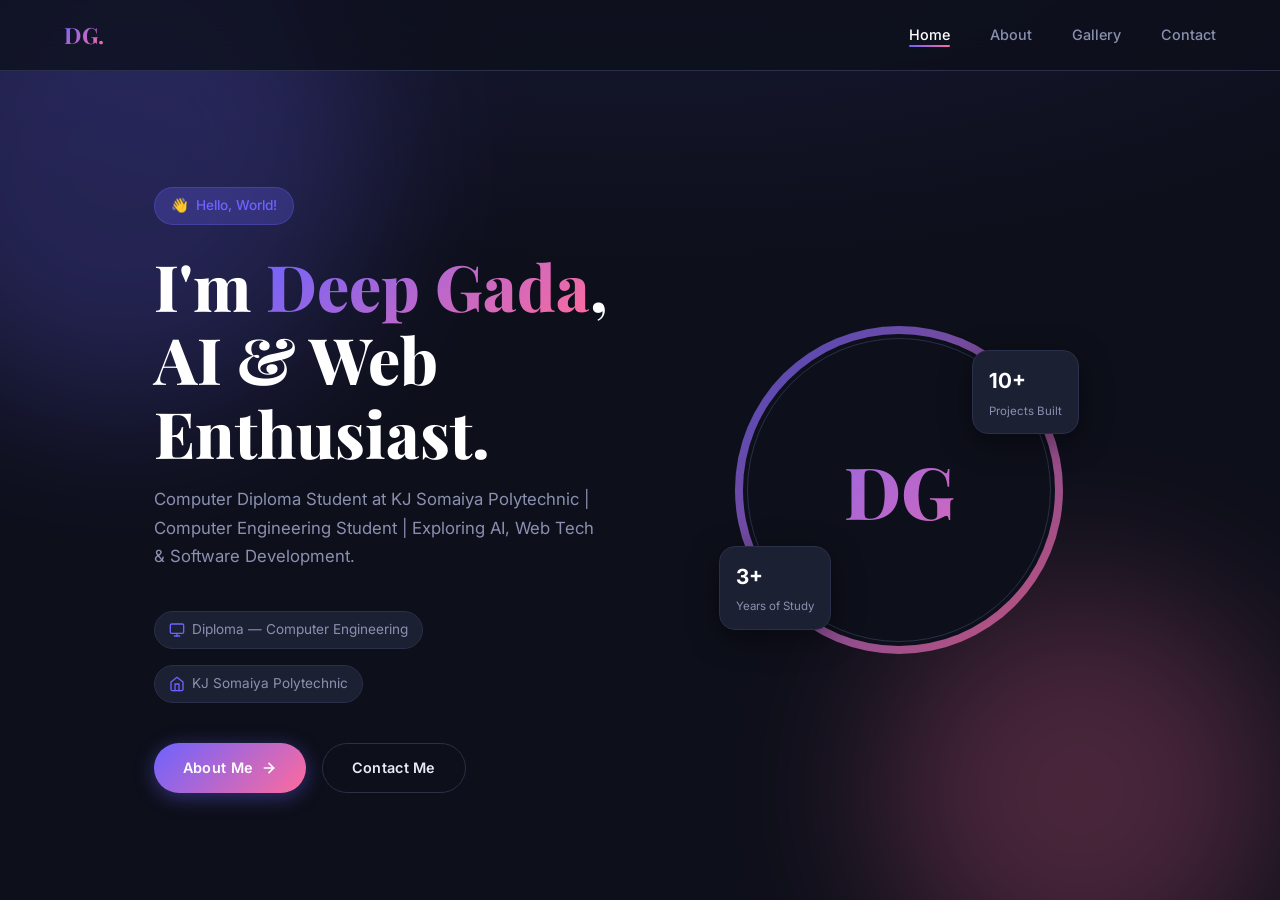
==== index.html @ 2321bb10 "my portfolio website" ====
<!DOCTYPE html>
<html lang="en">
<head>
  <meta charset="UTF-8" />
  <meta name="viewport" content="width=device-width, initial-scale=1.0" />
  <meta name="description" content="Personal portfolio of Deep Gada — Diploma in Computer Engineering student at KJ Somaiya Polytechnic, passionate about AI & Web Development." />
  <title>Deep Gada | Portfolio</title>
  <!-- Google Fonts -->
  <link rel="preconnect" href="https://fonts.googleapis.com" />
  <link rel="preconnect" href="https://fonts.gstatic.com" crossorigin />
  <link href="https://fonts.googleapis.com/css2?family=Inter:wght@300;400;500;600;700;800&family=Playfair+Display:wght@700;800&display=swap" rel="stylesheet" />
  <!-- Shared Stylesheet -->
  <link rel="stylesheet" href="style.css" />
</head>
<body>

  <!-- ─────────────────────────────────────────
       NAVIGATION BAR
  ───────────────────────────────────────── -->
  <nav class="navbar">
    <!-- Logo / brand -->
    <a href="index.html" class="nav-logo">DG.</a>

    <!-- Desktop links -->
    <ul class="nav-links" id="navLinks">
      <li><a href="index.html" class="active">Home</a></li>
      <li><a href="about.html">About</a></li>
      <li><a href="gallery.html">Gallery</a></li>
      <li><a href="contact.html">Contact</a></li>
    </ul>

    <!-- Mobile hamburger -->
    <button class="hamburger" id="hamburger" aria-label="Toggle menu">
      <span></span>
      <span></span>
      <span></span>
    </button>
  </nav>

  <!-- ─────────────────────────────────────────
       HERO SECTION
  ───────────────────────────────────────── -->
  <section class="hero">
    <div class="container">
      <div class="hero__inner">

        <!-- ── Left: Text content ── -->
        <div class="hero__content">
          <!-- Greeting chip -->
          <div class="hero__greeting">
            <!-- Wave emoji -->
            <span>👋</span> Hello, World!
          </div>

          <!-- Main heading -->
          <h1 class="hero__title">
            I'm <span>Deep Gada</span>,<br />
            AI &amp; Web Enthusiast.
          </h1>

          <!-- Short introduction -->
          <p class="hero__description">
            Computer Diploma Student at KJ Somaiya Polytechnic | Computer Engineering Student
            | Exploring AI, Web Tech &amp; Software Development.
          </p>

          <!-- Info badges — branch & college -->
          <div class="hero__info">
            <!-- Branch badge -->
            <span class="hero__badge">
              <!-- Computer icon SVG -->
              <svg viewBox="0 0 24 24" fill="none" stroke="currentColor" stroke-width="2" stroke-linecap="round" stroke-linejoin="round">
                <rect x="2" y="3" width="20" height="14" rx="2" ry="2"/>
                <line x1="8" y1="21" x2="16" y2="21"/>
                <line x1="12" y1="17" x2="12" y2="21"/>
              </svg>
              Diploma — Computer Engineering
            </span>

            <!-- College badge -->
            <span class="hero__badge">
              <!-- School icon SVG -->
              <svg viewBox="0 0 24 24" fill="none" stroke="currentColor" stroke-width="2" stroke-linecap="round" stroke-linejoin="round">
                <path d="M3 9l9-7 9 7v11a2 2 0 0 1-2 2H5a2 2 0 0 1-2-2z"/>
                <polyline points="9 22 9 12 15 12 15 22"/>
              </svg>
              KJ Somaiya Polytechnic
            </span>
          </div>

          <!-- Call-to-action buttons -->
          <div class="hero__cta">
            <a href="about.html" class="btn btn-primary">
              About Me
              <!-- Arrow icon -->
              <svg width="16" height="16" viewBox="0 0 24 24" fill="none" stroke="currentColor" stroke-width="2.5" stroke-linecap="round" stroke-linejoin="round">
                <line x1="5" y1="12" x2="19" y2="12"/>
                <polyline points="12 5 19 12 12 19"/>
              </svg>
            </a>
            <a href="contact.html" class="btn btn-outline">Contact Me</a>
          </div>
        </div>

        <!-- ── Right: Avatar / Visual ── -->
        <div class="hero__visual">
          <div class="avatar-wrapper">
            <!-- Initials avatar -->
            <div class="avatar-initials">DG</div>

            <!-- Floating stat: Years of Study -->
            <div class="hero__stat hero__stat--1">
              <span class="hero__stat__value">3+</span>
              <span class="hero__stat__label">Years of Study</span>
            </div>

            <!-- Floating stat: Projects -->
            <div class="hero__stat hero__stat--2">
              <span class="hero__stat__value">10+</span>
              <span class="hero__stat__label">Projects Built</span>
            </div>
          </div>
        </div>

      </div><!-- /.hero__inner -->
    </div><!-- /.container -->
  </section>


  <!-- ─────────────────────────────────────────
       JAVASCRIPT
  ───────────────────────────────────────── -->
  <script>
    /* ── Hamburger menu toggle ── */
    const hamburger = document.getElementById('hamburger');
    const navLinks  = document.getElementById('navLinks');

    hamburger.addEventListener('click', () => {
      hamburger.classList.toggle('open');
      navLinks.classList.toggle('open');
    });

    // Close menu when a link is clicked (mobile UX)
    navLinks.querySelectorAll('a').forEach(link => {
      link.addEventListener('click', () => {
        hamburger.classList.remove('open');
        navLinks.classList.remove('open');
      });
    });

    /* ── Scroll-reveal animation ── */
    const revealElements = document.querySelectorAll('.reveal');
    const revealObserver = new IntersectionObserver((entries) => {
      entries.forEach(entry => {
        if (entry.isIntersecting) {
          entry.target.classList.add('visible');
        }
      });
    }, { threshold: 0.15 });

    revealElements.forEach(el => revealObserver.observe(el));

    /* ── Navbar scroll style ── */
    window.addEventListener('scroll', () => {
      const navbar = document.querySelector('.navbar');
      navbar.style.boxShadow = window.scrollY > 10
        ? '0 4px 30px rgba(0,0,0,0.4)'
        : 'none';
    });
  </script>
</body>
</html>
---- style.css ----
/* =========================================
   style.css — Portfolio Website Stylesheet
   Author  : Your Name
   Version : 1.0
   ========================================= */

/* ── Google Fonts ── */
@import url('https://fonts.googleapis.com/css2?family=Inter:wght@300;400;500;600;700;800&family=Playfair+Display:wght@700;800&display=swap');

/* ── CSS Custom Properties (Design Tokens) ── */
:root {
  /* Colors */
  --clr-bg:          #0d0f1a;
  --clr-surface:     #151828;
  --clr-card:        #1c2033;
  --clr-border:      #2a2f4a;
  --clr-accent:      #6c63ff;
  --clr-accent-2:    #ff6b9d;
  --clr-accent-glow: rgba(108, 99, 255, 0.25);
  --clr-text:        #e8eaf6;
  --clr-text-muted:  #8b90b0;
  --clr-white:       #ffffff;

  /* Gradient */
  --grad-primary:    linear-gradient(135deg, #6c63ff 0%, #ff6b9d 100%);
  --grad-card:       linear-gradient(145deg, #1c2033, #151828);

  /* Spacing */
  --space-xs:  0.5rem;
  --space-sm:  1rem;
  --space-md:  1.5rem;
  --space-lg:  2.5rem;
  --space-xl:  4rem;
  --space-2xl: 6rem;

  /* Typography */
  --font-body:    'Inter', sans-serif;
  --font-display: 'Playfair Display', serif;

  /* Radius */
  --radius-sm: 8px;
  --radius-md: 16px;
  --radius-lg: 24px;
  --radius-pill: 9999px;

  /* Shadows */
  --shadow-card: 0 8px 32px rgba(0, 0, 0, 0.4);
  --shadow-glow: 0 0 40px rgba(108, 99, 255, 0.3);

  /* Transitions */
  --transition: 0.3s cubic-bezier(0.4, 0, 0.2, 1);
}

/* ── Reset & Base ── */
*, *::before, *::after {
  box-sizing: border-box;
  margin: 0;
  padding: 0;
}

html {
  scroll-behavior: smooth;
  font-size: 16px;
}

body {
  font-family: var(--font-body);
  background-color: var(--clr-bg);
  color: var(--clr-text);
  line-height: 1.7;
  min-height: 100vh;
  /* Subtle grid texture */
  background-image:
    radial-gradient(ellipse 80% 50% at 50% -20%, rgba(108, 99, 255, 0.15), transparent);
}

img { max-width: 100%; display: block; }
a  { text-decoration: none; color: inherit; }
ul { list-style: none; }

/* ── Scrollbar Styling ── */
::-webkit-scrollbar { width: 6px; }
::-webkit-scrollbar-track { background: var(--clr-bg); }
::-webkit-scrollbar-thumb {
  background: var(--clr-accent);
  border-radius: var(--radius-pill);
}

/* ――――――――――――――――――――――――――
   NAVIGATION
―――――――――――――――――――――――――― */
.navbar {
  position: fixed;
  top: 0; left: 0; right: 0;
  z-index: 1000;
  display: flex;
  align-items: center;
  justify-content: space-between;
  padding: 1rem 5%;
  background: rgba(13, 15, 26, 0.75);
  backdrop-filter: blur(18px);
  -webkit-backdrop-filter: blur(18px);
  border-bottom: 1px solid var(--clr-border);
  transition: var(--transition);
}

/* Logo / brand */
.nav-logo {
  font-family: var(--font-display);
  font-size: 1.4rem;
  font-weight: 700;
  background: var(--grad-primary);
  -webkit-background-clip: text;
  -webkit-text-fill-color: transparent;
  background-clip: text;
  letter-spacing: 0.5px;
}

/* Nav links */
.nav-links {
  display: flex;
  gap: var(--space-lg);
  align-items: center;
}

.nav-links a {
  font-size: 0.9rem;
  font-weight: 500;
  color: var(--clr-text-muted);
  position: relative;
  padding-bottom: 4px;
  transition: color var(--transition);
}

/* Animated underline */
.nav-links a::after {
  content: '';
  position: absolute;
  bottom: 0; left: 0;
  width: 0; height: 2px;
  background: var(--grad-primary);
  border-radius: var(--radius-pill);
  transition: width var(--transition);
}

.nav-links a:hover,
.nav-links a.active {
  color: var(--clr-white);
}

.nav-links a:hover::after,
.nav-links a.active::after {
  width: 100%;
}

/* Hamburger (mobile) */
.hamburger {
  display: none;
  flex-direction: column;
  gap: 5px;
  cursor: pointer;
  background: none;
  border: none;
  padding: 4px;
}

.hamburger span {
  display: block;
  width: 24px;
  height: 2px;
  background: var(--clr-text);
  border-radius: var(--radius-pill);
  transition: var(--transition);
}

.hamburger.open span:nth-child(1) { transform: rotate(45deg) translate(5px, 5px); }
.hamburger.open span:nth-child(2) { opacity: 0; }
.hamburger.open span:nth-child(3) { transform: rotate(-45deg) translate(5px, -5px); }

/* ――――――――――――――――――――――――――
   LAYOUT UTILITIES
―――――――――――――――――――――――――― */
.container {
  max-width: 1100px;
  margin-inline: auto;
  padding-inline: 5%;
}

.section {
  padding-block: var(--space-2xl);
}

.section__header {
  text-align: center;
  margin-bottom: var(--space-xl);
}

.section__tag {
  display: inline-block;
  font-size: 0.75rem;
  font-weight: 600;
  letter-spacing: 2px;
  text-transform: uppercase;
  color: var(--clr-accent);
  background: var(--clr-accent-glow);
  padding: 0.35rem 0.9rem;
  border-radius: var(--radius-pill);
  margin-bottom: var(--space-sm);
  border: 1px solid rgba(108, 99, 255, 0.4);
}

.section__title {
  font-family: var(--font-display);
  font-size: clamp(1.8rem, 4vw, 2.8rem);
  font-weight: 700;
  color: var(--clr-white);
  margin-bottom: var(--space-sm);
}

.section__subtitle {
  font-size: 1rem;
  color: var(--clr-text-muted);
  max-width: 560px;
  margin-inline: auto;
}

/* ――――――――――――――――――――――――――
   BUTTONS
―――――――――――――――――――――――――― */
.btn {
  display: inline-flex;
  align-items: center;
  gap: 0.5rem;
  padding: 0.75rem 1.8rem;
  border-radius: var(--radius-pill);
  font-family: var(--font-body);
  font-size: 0.9rem;
  font-weight: 600;
  letter-spacing: 0.3px;
  cursor: pointer;
  transition: var(--transition);
  border: none;
  text-decoration: none;
}

.btn-primary {
  background: var(--grad-primary);
  color: var(--clr-white);
  box-shadow: 0 4px 20px rgba(108, 99, 255, 0.4);
}

.btn-primary:hover {
  transform: translateY(-2px);
  box-shadow: 0 8px 30px rgba(108, 99, 255, 0.55);
}

.btn-outline {
  background: transparent;
  color: var(--clr-text);
  border: 1.5px solid var(--clr-border);
}

.btn-outline:hover {
  border-color: var(--clr-accent);
  color: var(--clr-accent);
  transform: translateY(-2px);
}

/* ――――――――――――――――――――――――――
   CARD
―――――――――――――――――――――――――― */
.card {
  background: var(--grad-card);
  border: 1px solid var(--clr-border);
  border-radius: var(--radius-md);
  padding: var(--space-lg);
  box-shadow: var(--shadow-card);
  transition: transform var(--transition), box-shadow var(--transition), border-color var(--transition);
}

.card:hover {
  transform: translateY(-6px);
  box-shadow: var(--shadow-card), var(--shadow-glow);
  border-color: rgba(108, 99, 255, 0.4);
}

/* ――――――――――――――――――――――――――
   HERO SECTION (index.html)
―――――――――――――――――――――――――― */
.hero {
  min-height: 100vh;
  display: flex;
  align-items: center;
  padding-top: 80px; /* navbar offset */
  position: relative;
  overflow: hidden;
}

/* Decorative blobs */
.hero::before,
.hero::after {
  content: '';
  position: absolute;
  border-radius: 50%;
  filter: blur(80px);
  opacity: 0.25;
  pointer-events: none;
}

.hero::before {
  width: 500px; height: 500px;
  background: var(--clr-accent);
  top: -10%; left: -10%;
}

.hero::after {
  width: 400px; height: 400px;
  background: var(--clr-accent-2);
  bottom: -10%; right: 0;
}

.hero__inner {
  display: grid;
  grid-template-columns: 1fr 1fr;
  gap: var(--space-xl);
  align-items: center;
  position: relative;
  z-index: 1;
}

.hero__greeting {
  display: inline-flex;
  align-items: center;
  gap: 0.5rem;
  font-size: 0.85rem;
  font-weight: 500;
  color: var(--clr-accent);
  background: var(--clr-accent-glow);
  border: 1px solid rgba(108,99,255,0.3);
  padding: 0.4rem 1rem;
  border-radius: var(--radius-pill);
  margin-bottom: var(--space-md);
  animation: fadeInDown 0.6s ease both;
}

.hero__title {
  font-family: var(--font-display);
  font-size: clamp(2.4rem, 6vw, 4rem);
  font-weight: 800;
  line-height: 1.15;
  color: var(--clr-white);
  margin-bottom: var(--space-sm);
  animation: fadeInDown 0.7s 0.1s ease both;
}

.hero__title span {
  background: var(--grad-primary);
  -webkit-background-clip: text;
  -webkit-text-fill-color: transparent;
  background-clip: text;
}

.hero__description {
  color: var(--clr-text-muted);
  font-size: 1.05rem;
  max-width: 440px;
  margin-bottom: var(--space-lg);
  animation: fadeInDown 0.7s 0.2s ease both;
}

.hero__info {
  display: flex;
  flex-wrap: wrap;
  gap: var(--space-sm);
  margin-bottom: var(--space-lg);
  animation: fadeInDown 0.7s 0.3s ease both;
}

.hero__badge {
  display: flex;
  align-items: center;
  gap: 0.4rem;
  font-size: 0.85rem;
  color: var(--clr-text-muted);
  background: var(--clr-card);
  border: 1px solid var(--clr-border);
  padding: 0.4rem 0.9rem;
  border-radius: var(--radius-pill);
}

.hero__badge svg {
  width: 16px; height: 16px;
  color: var(--clr-accent);
}

.hero__cta {
  display: flex;
  gap: var(--space-sm);
  flex-wrap: wrap;
  animation: fadeInDown 0.7s 0.4s ease both;
}

/* Avatar / Visual side */
.hero__visual {
  display: flex;
  justify-content: center;
  align-items: center;
  animation: fadeInRight 0.8s 0.2s ease both;
}

.avatar-wrapper {
  position: relative;
  width: 320px; height: 320px;
}

.avatar-wrapper::before {
  content: '';
  position: absolute;
  inset: -4px;
  border-radius: 50%;
  background: var(--grad-primary);
  animation: spin 6s linear infinite;
  opacity: 0.7;
}

.avatar-wrapper::after {
  content: '';
  position: absolute;
  inset: 0;
  border-radius: 50%;
  background: var(--clr-bg);
  margin: 4px;
}

.avatar-initials {
  position: absolute;
  inset: 8px;
  border-radius: 50%;
  background: var(--grad-card);
  border: 1px solid var(--clr-border);
  display: flex;
  flex-direction: column;
  align-items: center;
  justify-content: center;
  z-index: 1;
  font-family: var(--font-display);
  font-size: 4.5rem;
  font-weight: 800;
  background-image: var(--grad-primary);
  -webkit-background-clip: text;
  -webkit-text-fill-color: transparent;
  background-clip: text;
}

/* Floating stats cards on hero */
.hero__stat {
  position: absolute;
  background: var(--clr-card);
  border: 1px solid var(--clr-border);
  border-radius: var(--radius-md);
  padding: 0.75rem 1rem;
  display: flex;
  flex-direction: column;
  gap: 0.2rem;
  box-shadow: var(--shadow-card);
  z-index: 2;
  animation: float 3s ease-in-out infinite;
}

.hero__stat--1 { bottom: 20px; left: -20px; animation-delay: 0s; }
.hero__stat--2 { top: 20px; right: -20px; animation-delay: 1.5s; }

.hero__stat__value {
  font-size: 1.3rem;
  font-weight: 700;
  color: var(--clr-white);
}

.hero__stat__label {
  font-size: 0.72rem;
  color: var(--clr-text-muted);
  white-space: nowrap;
}

/* ――――――――――――――――――――――――――
   ABOUT HERO BANNER
―――――――――――――――――――――――――― */
.page-hero {
  padding: 120px 0 60px;
  text-align: center;
}

.page-hero__title {
  font-family: var(--font-display);
  font-size: clamp(2rem, 5vw, 3.2rem);
  font-weight: 800;
  color: var(--clr-white);
  margin-bottom: var(--space-sm);
}

.page-hero__title span {
  background: var(--grad-primary);
  -webkit-background-clip: text;
  -webkit-text-fill-color: transparent;
  background-clip: text;
}

.page-hero__sub {
  color: var(--clr-text-muted);
  font-size: 1.05rem;
}

/* ――――――――――――――――――――――――――
   BIO SECTION (about.html)
―――――――――――――――――――――――――― */
.bio-grid {
  display: grid;
  grid-template-columns: 1fr 1fr;
  gap: var(--space-xl);
  align-items: center;
}

.bio-text h3 {
  font-family: var(--font-display);
  font-size: 1.6rem;
  color: var(--clr-white);
  margin-bottom: var(--space-sm);
}

.bio-text p {
  color: var(--clr-text-muted);
  margin-bottom: var(--space-md);
  font-size: 0.97rem;
}

.bio-details {
  display: grid;
  grid-template-columns: 1fr 1fr;
  gap: var(--space-sm);
}

.bio-detail {
  display: flex;
  flex-direction: column;
  gap: 2px;
}

.bio-detail__label {
  font-size: 0.72rem;
  font-weight: 600;
  text-transform: uppercase;
  letter-spacing: 1.5px;
  color: var(--clr-accent);
}

.bio-detail__value {
  font-size: 0.9rem;
  color: var(--clr-text);
}

/* Profile Card */
.profile-card {
  display: flex;
  flex-direction: column;
  align-items: center;
  gap: var(--space-md);
  text-align: center;
}

.profile-avatar {
  width: 180px; height: 180px;
  border-radius: 50%;
  background: var(--grad-primary);
  display: flex;
  align-items: center;
  justify-content: center;
  font-family: var(--font-display);
  font-size: 3.5rem;
  font-weight: 800;
  color: var(--clr-white);
  box-shadow: 0 0 40px rgba(108, 99, 255, 0.4);
}

.profile-card__name {
  font-family: var(--font-display);
  font-size: 1.4rem;
  font-weight: 700;
  color: var(--clr-white);
}

.profile-card__role {
  font-size: 0.9rem;
  color: var(--clr-text-muted);
}

/* ――――――――――――――――――――――――――
   EDUCATION SECTION
―――――――――――――――――――――――――― */
.timeline {
  position: relative;
  padding-left: 2rem;
}

.timeline::before {
  content: '';
  position: absolute;
  left: 7px; top: 0; bottom: 0;
  width: 2px;
  background: linear-gradient(to bottom, var(--clr-accent), var(--clr-accent-2));
  border-radius: var(--radius-pill);
}

.timeline-item {
  position: relative;
  margin-bottom: var(--space-lg);
  animation: fadeInLeft 0.5s ease both;
}

.timeline-item::before {
  /* Dot on the line */
  content: '';
  position: absolute;
  left: -1.85rem; top: 6px;
  width: 14px; height: 14px;
  border-radius: 50%;
  background: var(--grad-primary);
  border: 2px solid var(--clr-bg);
  box-shadow: 0 0 10px var(--clr-accent);
}

.timeline-item .card {
  padding: var(--space-md);
}

.timeline-year {
  display: inline-block;
  font-size: 0.72rem;
  font-weight: 600;
  text-transform: uppercase;
  letter-spacing: 1.5px;
  color: var(--clr-accent);
  background: var(--clr-accent-glow);
  padding: 0.2rem 0.7rem;
  border-radius: var(--radius-pill);
  margin-bottom: 0.4rem;
}

.timeline-title {
  font-size: 1.05rem;
  font-weight: 600;
  color: var(--clr-white);
  margin-bottom: 0.2rem;
}

.timeline-subtitle {
  font-size: 0.88rem;
  color: var(--clr-text-muted);
}

/* ――――――――――――――――――――――――――
   SKILLS SECTION
―――――――――――――――――――――――――― */
.skills-grid {
  display: grid;
  grid-template-columns: repeat(auto-fill, minmax(280px, 1fr));
  gap: var(--space-md);
}

.skill-card {
  display: flex;
  flex-direction: column;
  gap: var(--space-sm);
}

.skill-header {
  display: flex;
  align-items: center;
  justify-content: space-between;
}

.skill-info {
  display: flex;
  align-items: center;
  gap: 0.6rem;
}

.skill-icon {
  width: 36px; height: 36px;
  border-radius: var(--radius-sm);
  background: var(--clr-accent-glow);
  display: flex;
  align-items: center;
  justify-content: center;
  font-size: 1.1rem;
}

.skill-name {
  font-size: 0.9rem;
  font-weight: 600;
  color: var(--clr-text);
}

.skill-pct {
  font-size: 0.8rem;
  font-weight: 600;
  color: var(--clr-accent);
}

.progress-track {
  height: 6px;
  background: var(--clr-border);
  border-radius: var(--radius-pill);
  overflow: hidden;
}

.progress-fill {
  height: 100%;
  background: var(--grad-primary);
  border-radius: var(--radius-pill);
  width: 0%;
  transition: width 1s cubic-bezier(0.4, 0, 0.2, 1);
}

/* Tech tags grid */
.tech-tags {
  display: flex;
  flex-wrap: wrap;
  gap: var(--space-xs);
  justify-content: center;
}

.tech-tag {
  font-size: 0.82rem;
  font-weight: 500;
  color: var(--clr-text);
  background: var(--clr-card);
  border: 1px solid var(--clr-border);
  padding: 0.35rem 0.9rem;
  border-radius: var(--radius-pill);
  transition: var(--transition);
}

.tech-tag:hover {
  border-color: var(--clr-accent);
  color: var(--clr-accent);
  background: var(--clr-accent-glow);
}

/* ――――――――――――――――――――――――――
   CONTACT PAGE
―――――――――――――――――――――――――― */
.contact-grid {
  display: grid;
  grid-template-columns: 1fr 1.5fr;
  gap: var(--space-xl);
  align-items: start;
}

/* Contact info cards */
.contact-info {
  display: flex;
  flex-direction: column;
  gap: var(--space-md);
}

.contact-info__title {
  font-family: var(--font-display);
  font-size: 1.4rem;
  color: var(--clr-white);
  margin-bottom: var(--space-xs);
}

.contact-info__text {
  font-size: 0.93rem;
  color: var(--clr-text-muted);
  margin-bottom: var(--space-md);
  line-height: 1.7;
}

.contact-detail {
  display: flex;
  align-items: center;
  gap: var(--space-sm);
  padding: var(--space-sm) var(--space-md);
  border-radius: var(--radius-md);
  background: var(--clr-card);
  border: 1px solid var(--clr-border);
  transition: var(--transition);
}

.contact-detail:hover {
  border-color: var(--clr-accent);
  transform: translateX(4px);
}

.contact-detail__icon {
  width: 44px; height: 44px;
  border-radius: var(--radius-sm);
  background: var(--clr-accent-glow);
  border: 1px solid rgba(108,99,255,0.3);
  display: flex;
  align-items: center;
  justify-content: center;
  flex-shrink: 0;
  font-size: 1.1rem;
}

.contact-detail__label {
  font-size: 0.72rem;
  text-transform: uppercase;
  letter-spacing: 1.5px;
  color: var(--clr-text-muted);
  margin-bottom: 2px;
}

.contact-detail__value {
  font-size: 0.9rem;
  font-weight: 500;
  color: var(--clr-text);
}

/* Social links */
.social-row {
  display: flex;
  gap: var(--space-xs);
  margin-top: var(--space-xs);
}

.social-link {
  width: 40px; height: 40px;
  border-radius: var(--radius-sm);
  display: flex;
  align-items: center;
  justify-content: center;
  background: var(--clr-card);
  border: 1px solid var(--clr-border);
  font-size: 1rem;
  transition: var(--transition);
  color: var(--clr-text-muted);
  text-decoration: none;
}

.social-link:hover {
  background: var(--clr-accent-glow);
  border-color: var(--clr-accent);
  color: var(--clr-accent);
  transform: translateY(-3px);
}

/* Contact Form */
.contact-form {
  display: flex;
  flex-direction: column;
  gap: var(--space-md);
}

.form-row {
  display: grid;
  grid-template-columns: 1fr 1fr;
  gap: var(--space-md);
}

.form-group {
  display: flex;
  flex-direction: column;
  gap: 0.4rem;
}

.form-group label {
  font-size: 0.8rem;
  font-weight: 600;
  text-transform: uppercase;
  letter-spacing: 1px;
  color: var(--clr-text-muted);
}

.form-group input,
.form-group textarea,
.form-group select {
  background: var(--clr-card);
  border: 1.5px solid var(--clr-border);
  border-radius: var(--radius-md);
  padding: 0.85rem 1rem;
  color: var(--clr-text);
  font-family: var(--font-body);
  font-size: 0.93rem;
  outline: none;
  transition: border-color var(--transition), box-shadow var(--transition);
  width: 100%;
}

.form-group input::placeholder,
.form-group textarea::placeholder {
  color: var(--clr-text-muted);
  opacity: 0.6;
}

.form-group input:focus,
.form-group textarea:focus {
  border-color: var(--clr-accent);
  box-shadow: 0 0 0 3px var(--clr-accent-glow);
}

.form-group textarea {
  resize: vertical;
  min-height: 140px;
}

/* Success toast */
.toast {
  display: none;
  align-items: center;
  gap: 0.7rem;
  padding: 0.85rem 1.2rem;
  background: rgba(108, 99, 255, 0.15);
  border: 1px solid var(--clr-accent);
  border-radius: var(--radius-md);
  color: var(--clr-text);
  font-size: 0.9rem;
  margin-top: -0.5rem;
}

.toast.show {
  display: flex;
  animation: fadeInDown 0.4s ease;
}

/* ――――――――――――――――――――――――――
   FOOTER
―――――――――――――――――――――――――― */
.footer {
  padding: var(--space-lg) 5%;
  border-top: 1px solid var(--clr-border);
  text-align: center;
  color: var(--clr-text-muted);
  font-size: 0.85rem;
}

.footer span {
  background: var(--grad-primary);
  -webkit-background-clip: text;
  -webkit-text-fill-color: transparent;
  background-clip: text;
  font-weight: 600;
}

/* ――――――――――――――――――――――――――
   KEYFRAME ANIMATIONS
―――――――――――――――――――――――――― */
@keyframes fadeInDown {
  from { opacity: 0; transform: translateY(-20px); }
  to   { opacity: 1; transform: translateY(0); }
}

@keyframes fadeInRight {
  from { opacity: 0; transform: translateX(30px); }
  to   { opacity: 1; transform: translateX(0); }
}

@keyframes fadeInLeft {
  from { opacity: 0; transform: translateX(-20px); }
  to   { opacity: 1; transform: translateX(0); }
}

@keyframes fadeIn {
  from { opacity: 0; }
  to   { opacity: 1; }
}

@keyframes float {
  0%, 100% { transform: translateY(0px); }
  50%       { transform: translateY(-10px); }
}

@keyframes spin {
  from { transform: rotate(0deg); }
  to   { transform: rotate(360deg); }
}

/* Scroll reveal utility */
.reveal {
  opacity: 0;
  transform: translateY(30px);
  transition: opacity 0.6s ease, transform 0.6s ease;
}

.reveal.visible {
  opacity: 1;
  transform: translateY(0);
}

/* ――――――――――――――――――――――――――
   RESPONSIVE — TABLET (≤768px)
―――――――――――――――――――――――――― */
@media (max-width: 768px) {
  /* Nav mobile drawer */
  .nav-links {
    position: fixed;
    top: 0; right: -100%;
    width: 70%; height: 100vh;
    background: var(--clr-surface);
    flex-direction: column;
    justify-content: center;
    gap: var(--space-xl);
    font-size: 1.1rem;
    border-left: 1px solid var(--clr-border);
    transition: right var(--transition);
    z-index: 999;
  }

  .nav-links.open { right: 0; }
  .hamburger { display: flex; z-index: 1001; }

  .hero__inner {
    grid-template-columns: 1fr;
    text-align: center;
  }

  .hero__description { margin-inline: auto; }
  .hero__info, .hero__cta { justify-content: center; }
  .hero__visual { display: none; }

  .bio-grid { grid-template-columns: 1fr; }
  .bio-details { grid-template-columns: 1fr; }

  .contact-grid { grid-template-columns: 1fr; }
  .form-row { grid-template-columns: 1fr; }

  .skills-grid { grid-template-columns: 1fr; }
}

/* ――――――――――――――――――――――――――
   RESPONSIVE — MOBILE (≤480px)
―――――――――――――――――――――――――― */
@media (max-width: 480px) {
  .hero__title { font-size: 2rem; }
  .btn { width: 100%; justify-content: center; }
  .hero__cta { flex-direction: column; }
  .avatar-wrapper { width: 230px; height: 230px; }
}

/* ――――――――――――――――――――――――――
   GALLERY PAGE
―――――――――――――――――――――――――― */

/* Filter pill buttons */
.gallery-filters {
  display: flex;
  flex-wrap: wrap;
  gap: var(--space-xs);
  justify-content: center;
  margin-bottom: var(--space-xl);
}

.filter-btn {
  padding: 0.5rem 1.3rem;
  border-radius: var(--radius-pill);
  font-family: var(--font-body);
  font-size: 0.85rem;
  font-weight: 600;
  cursor: pointer;
  border: 1.5px solid var(--clr-border);
  background: transparent;
  color: var(--clr-text-muted);
  transition: var(--transition);
  letter-spacing: 0.3px;
}

.filter-btn:hover {
  border-color: var(--clr-accent);
  color: var(--clr-accent);
}

.filter-btn.active {
  background: var(--grad-primary);
  border-color: transparent;
  color: var(--clr-white);
  box-shadow: 0 4px 16px rgba(108, 99, 255, 0.4);
}

/* Gallery 3-column masonry-style grid */
.gallery-grid {
  display: grid;
  grid-template-columns: repeat(3, 1fr);
  gap: var(--space-md);
}

.gallery-item:nth-child(2) { transition-delay: 0.1s; }
.gallery-item:nth-child(3) { transition-delay: 0.2s; }

/* Card wrapper */
.gallery-card {
  border-radius: var(--radius-lg);
  overflow: hidden;
  box-shadow: var(--shadow-card);
  border: 1px solid var(--clr-border);
  transition: transform var(--transition), box-shadow var(--transition), border-color var(--transition);
  background: var(--clr-card);
}

.gallery-card:hover {
  transform: translateY(-6px);
  box-shadow: var(--shadow-card), var(--shadow-glow);
  border-color: rgba(108, 99, 255, 0.4);
}

/* Img container — fixed aspect ratio */
.gallery-img-wrap {
  position: relative;
  aspect-ratio: 4 / 3;
  overflow: hidden;
}

.gallery-img-wrap img {
  width: 100%;
  height: 100%;
  object-fit: cover;
  display: block;
  transition: transform 0.5s cubic-bezier(0.4, 0, 0.2, 1);
}

.gallery-card:hover .gallery-img-wrap img {
  transform: scale(1.07);
}

/* Hover overlay with gradient + caption */
.gallery-overlay {
  position: absolute;
  inset: 0;
  background: linear-gradient(
    to top,
    rgba(13, 15, 26, 0.96) 0%,
    rgba(13, 15, 26, 0.5)  50%,
    transparent             100%
  );
  display: flex;
  align-items: flex-end;
  opacity: 0;
  transition: opacity var(--transition);
}

.gallery-card:hover .gallery-overlay {
  opacity: 1;
}

/* Content inside overlay */
.gallery-overlay__inner {
  padding: 1.2rem 1.2rem 1rem;
  width: 100%;
}

.gallery-tag {
  display: inline-block;
  font-size: 0.68rem;
  font-weight: 600;
  text-transform: uppercase;
  letter-spacing: 1.5px;
  color: var(--clr-accent);
  background: var(--clr-accent-glow);
  border: 1px solid rgba(108, 99, 255, 0.4);
  padding: 0.18rem 0.6rem;
  border-radius: var(--radius-pill);
  margin-bottom: 0.4rem;
}

.gallery-caption {
  font-family: var(--font-display);
  font-size: 1.05rem;
  font-weight: 700;
  color: var(--clr-white);
  margin-bottom: 0.2rem;
}

.gallery-desc {
  font-size: 0.8rem;
  color: var(--clr-text-muted);
  line-height: 1.5;
  margin-bottom: 0.6rem;
}

/* Zoom / expand button inside overlay */
.gallery-zoom-btn {
  display: inline-flex;
  align-items: center;
  justify-content: center;
  width: 36px; height: 36px;
  border-radius: 50%;
  background: rgba(108, 99, 255, 0.25);
  border: 1px solid var(--clr-accent);
  color: var(--clr-accent);
  cursor: pointer;
  transition: var(--transition);
}

.gallery-zoom-btn:hover {
  background: var(--clr-accent);
  color: var(--clr-white);
  transform: scale(1.1);
}

/* ――――――――――――――――――――――――――
   LIGHTBOX
―――――――――――――――――――――――――― */
.lightbox {
  position: fixed;
  inset: 0;
  z-index: 2000;
  display: flex;
  align-items: center;
  justify-content: center;
  padding: var(--space-md);
  pointer-events: none;
  opacity: 0;
  transition: opacity 0.3s ease;
}

.lightbox.open {
  pointer-events: all;
  opacity: 1;
}

.lightbox__backdrop {
  position: absolute;
  inset: 0;
  background: rgba(0, 0, 0, 0.88);
  backdrop-filter: blur(8px);
  cursor: zoom-out;
}

.lightbox__content {
  position: relative;
  z-index: 1;
  max-width: min(90vw, 900px);
  display: flex;
  flex-direction: column;
  align-items: center;
  gap: var(--space-sm);
  transform: scale(0.9);
  transition: transform 0.3s cubic-bezier(0.4, 0, 0.2, 1);
}

.lightbox.open .lightbox__content {
  transform: scale(1);
}

/* Close (×) button */
.lightbox__close {
  position: absolute;
  top: -48px; right: 0;
  width: 40px; height: 40px;
  border-radius: 50%;
  display: flex;
  align-items: center;
  justify-content: center;
  background: var(--clr-card);
  border: 1px solid var(--clr-border);
  color: var(--clr-text);
  cursor: pointer;
  transition: var(--transition);
}

.lightbox__close:hover {
  background: var(--clr-accent);
  border-color: var(--clr-accent);
  color: var(--clr-white);
}

/* The big image */
.lightbox__img {
  max-width: 100%;
  max-height: 80vh;
  border-radius: var(--radius-lg);
  box-shadow: 0 24px 64px rgba(0, 0, 0, 0.7);
  object-fit: contain;
  display: block;
}

.lightbox__caption {
  font-size: 0.88rem;
  color: var(--clr-text-muted);
  text-align: center;
}

/* ── Gallery responsive ── */
@media (max-width: 768px) {
  .gallery-grid {
    grid-template-columns: 1fr 1fr;
  }
  /* Always show overlay on touch (no hover) */
  .gallery-overlay {
    opacity: 1;
  }
}

@media (max-width: 480px) {
  .gallery-grid {
    grid-template-columns: 1fr;
  }
}
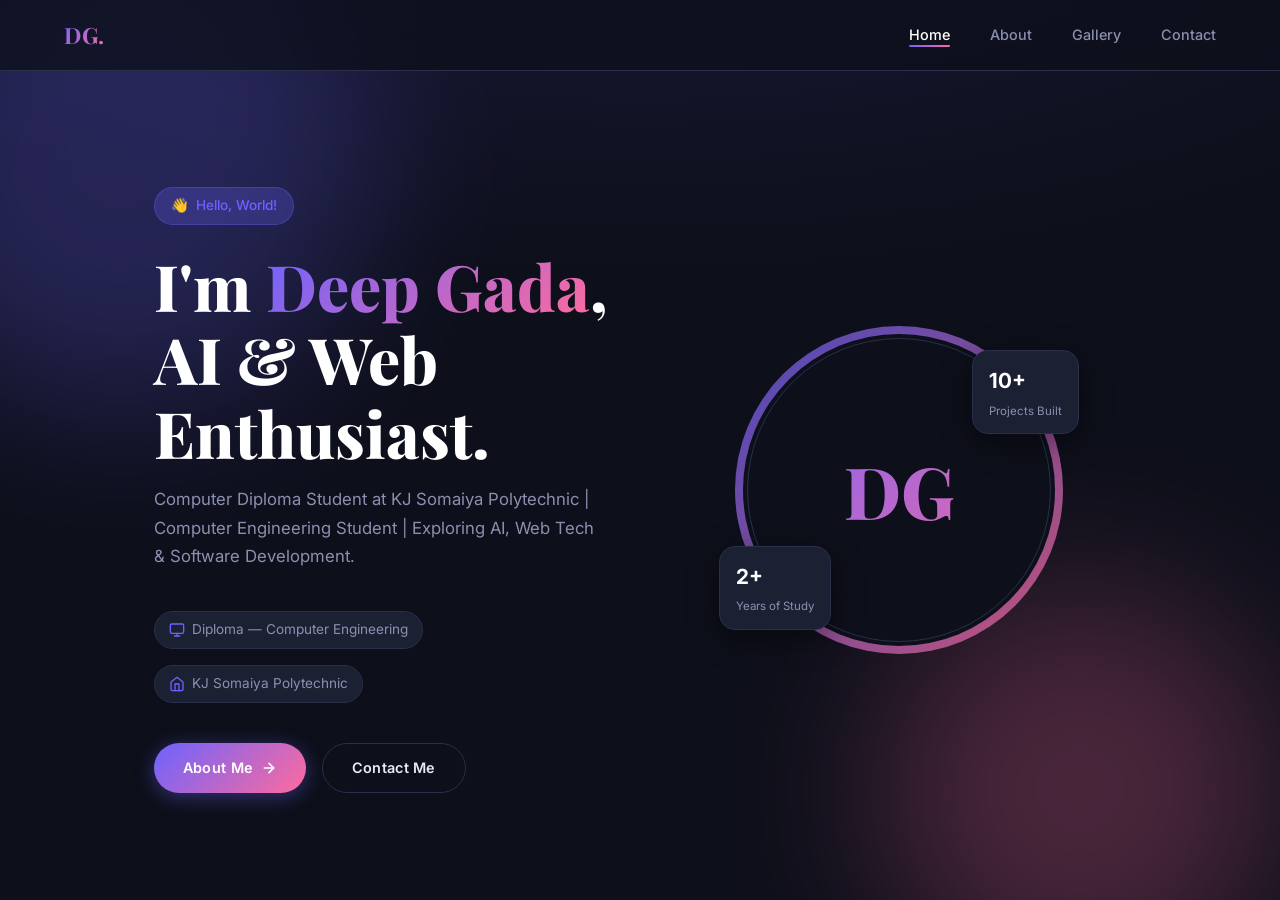
==== commit a0d8066d: "edited" ====
--- a/index.html
+++ b/index.html
@@ -14,22 +14,15 @@
 </head>
 <body>
 
-  <!-- ─────────────────────────────────────────
-       NAVIGATION BAR
-  ───────────────────────────────────────── -->
+  <!-- NAVIGATION BAR -->
   <nav class="navbar">
-    <!-- Logo / brand -->
     <a href="index.html" class="nav-logo">DG.</a>
-
-    <!-- Desktop links -->
     <ul class="nav-links" id="navLinks">
       <li><a href="index.html" class="active">Home</a></li>
       <li><a href="about.html">About</a></li>
       <li><a href="gallery.html">Gallery</a></li>
       <li><a href="contact.html">Contact</a></li>
     </ul>
-
-    <!-- Mobile hamburger -->
     <button class="hamburger" id="hamburger" aria-label="Toggle menu">
       <span></span>
       <span></span>
@@ -37,38 +30,30 @@
     </button>
   </nav>
 
-  <!-- ─────────────────────────────────────────
-       HERO SECTION
-  ───────────────────────────────────────── -->
+  <!-- HERO SECTION -->
   <section class="hero">
     <div class="container">
       <div class="hero__inner">
 
-        <!-- ── Left: Text content ── -->
+        <!-- Left: Text content -->
         <div class="hero__content">
-          <!-- Greeting chip -->
           <div class="hero__greeting">
-            <!-- Wave emoji -->
             <span>👋</span> Hello, World!
           </div>
 
-          <!-- Main heading -->
           <h1 class="hero__title">
             I'm <span>Deep Gada</span>,<br />
             AI &amp; Web Enthusiast.
           </h1>
 
-          <!-- Short introduction -->
           <p class="hero__description">
             Computer Diploma Student at KJ Somaiya Polytechnic | Computer Engineering Student
             | Exploring AI, Web Tech &amp; Software Development.
           </p>
 
-          <!-- Info badges — branch & college -->
+          <!-- Info badges -->
           <div class="hero__info">
-            <!-- Branch badge -->
             <span class="hero__badge">
-              <!-- Computer icon SVG -->
               <svg viewBox="0 0 24 24" fill="none" stroke="currentColor" stroke-width="2" stroke-linecap="round" stroke-linejoin="round">
                 <rect x="2" y="3" width="20" height="14" rx="2" ry="2"/>
                 <line x1="8" y1="21" x2="16" y2="21"/>
@@ -76,10 +61,7 @@
               </svg>
               Diploma — Computer Engineering
             </span>
-
-            <!-- College badge -->
             <span class="hero__badge">
-              <!-- School icon SVG -->
               <svg viewBox="0 0 24 24" fill="none" stroke="currentColor" stroke-width="2" stroke-linecap="round" stroke-linejoin="round">
                 <path d="M3 9l9-7 9 7v11a2 2 0 0 1-2 2H5a2 2 0 0 1-2-2z"/>
                 <polyline points="9 22 9 12 15 12 15 22"/>
@@ -88,11 +70,10 @@
             </span>
           </div>
 
-          <!-- Call-to-action buttons -->
+          <!-- CTA buttons -->
           <div class="hero__cta">
             <a href="about.html" class="btn btn-primary">
               About Me
-              <!-- Arrow icon -->
               <svg width="16" height="16" viewBox="0 0 24 24" fill="none" stroke="currentColor" stroke-width="2.5" stroke-linecap="round" stroke-linejoin="round">
                 <line x1="5" y1="12" x2="19" y2="12"/>
                 <polyline points="12 5 19 12 12 19"/>
@@ -102,19 +83,14 @@
           </div>
         </div>
 
-        <!-- ── Right: Avatar / Visual ── -->
+        <!-- Right: Avatar -->
         <div class="hero__visual">
           <div class="avatar-wrapper">
-            <!-- Initials avatar -->
             <div class="avatar-initials">DG</div>
-
-            <!-- Floating stat: Years of Study -->
             <div class="hero__stat hero__stat--1">
-              <span class="hero__stat__value">3+</span>
+              <span class="hero__stat__value">2+</span>
               <span class="hero__stat__label">Years of Study</span>
             </div>
-
-            <!-- Floating stat: Projects -->
             <div class="hero__stat hero__stat--2">
               <span class="hero__stat__value">10+</span>
               <span class="hero__stat__label">Projects Built</span>
@@ -122,50 +98,33 @@
           </div>
         </div>
 
-      </div><!-- /.hero__inner -->
-    </div><!-- /.container -->
+      </div>
+    </div>
   </section>
 
-
-  <!-- ─────────────────────────────────────────
-       JAVASCRIPT
-  ───────────────────────────────────────── -->
   <script>
-    /* ── Hamburger menu toggle ── */
     const hamburger = document.getElementById('hamburger');
     const navLinks  = document.getElementById('navLinks');
-
     hamburger.addEventListener('click', () => {
       hamburger.classList.toggle('open');
       navLinks.classList.toggle('open');
     });
-
-    // Close menu when a link is clicked (mobile UX)
     navLinks.querySelectorAll('a').forEach(link => {
       link.addEventListener('click', () => {
         hamburger.classList.remove('open');
         navLinks.classList.remove('open');
       });
     });
-
-    /* ── Scroll-reveal animation ── */
     const revealElements = document.querySelectorAll('.reveal');
     const revealObserver = new IntersectionObserver((entries) => {
       entries.forEach(entry => {
-        if (entry.isIntersecting) {
-          entry.target.classList.add('visible');
-        }
+        if (entry.isIntersecting) entry.target.classList.add('visible');
       });
     }, { threshold: 0.15 });
-
     revealElements.forEach(el => revealObserver.observe(el));
-
-    /* ── Navbar scroll style ── */
     window.addEventListener('scroll', () => {
-      const navbar = document.querySelector('.navbar');
-      navbar.style.boxShadow = window.scrollY > 10
-        ? '0 4px 30px rgba(0,0,0,0.4)'
-        : 'none';
+      document.querySelector('.navbar').style.boxShadow =
+        window.scrollY > 10 ? '0 4px 30px rgba(0,0,0,0.4)' : 'none';
     });
   </script>
 </body>
